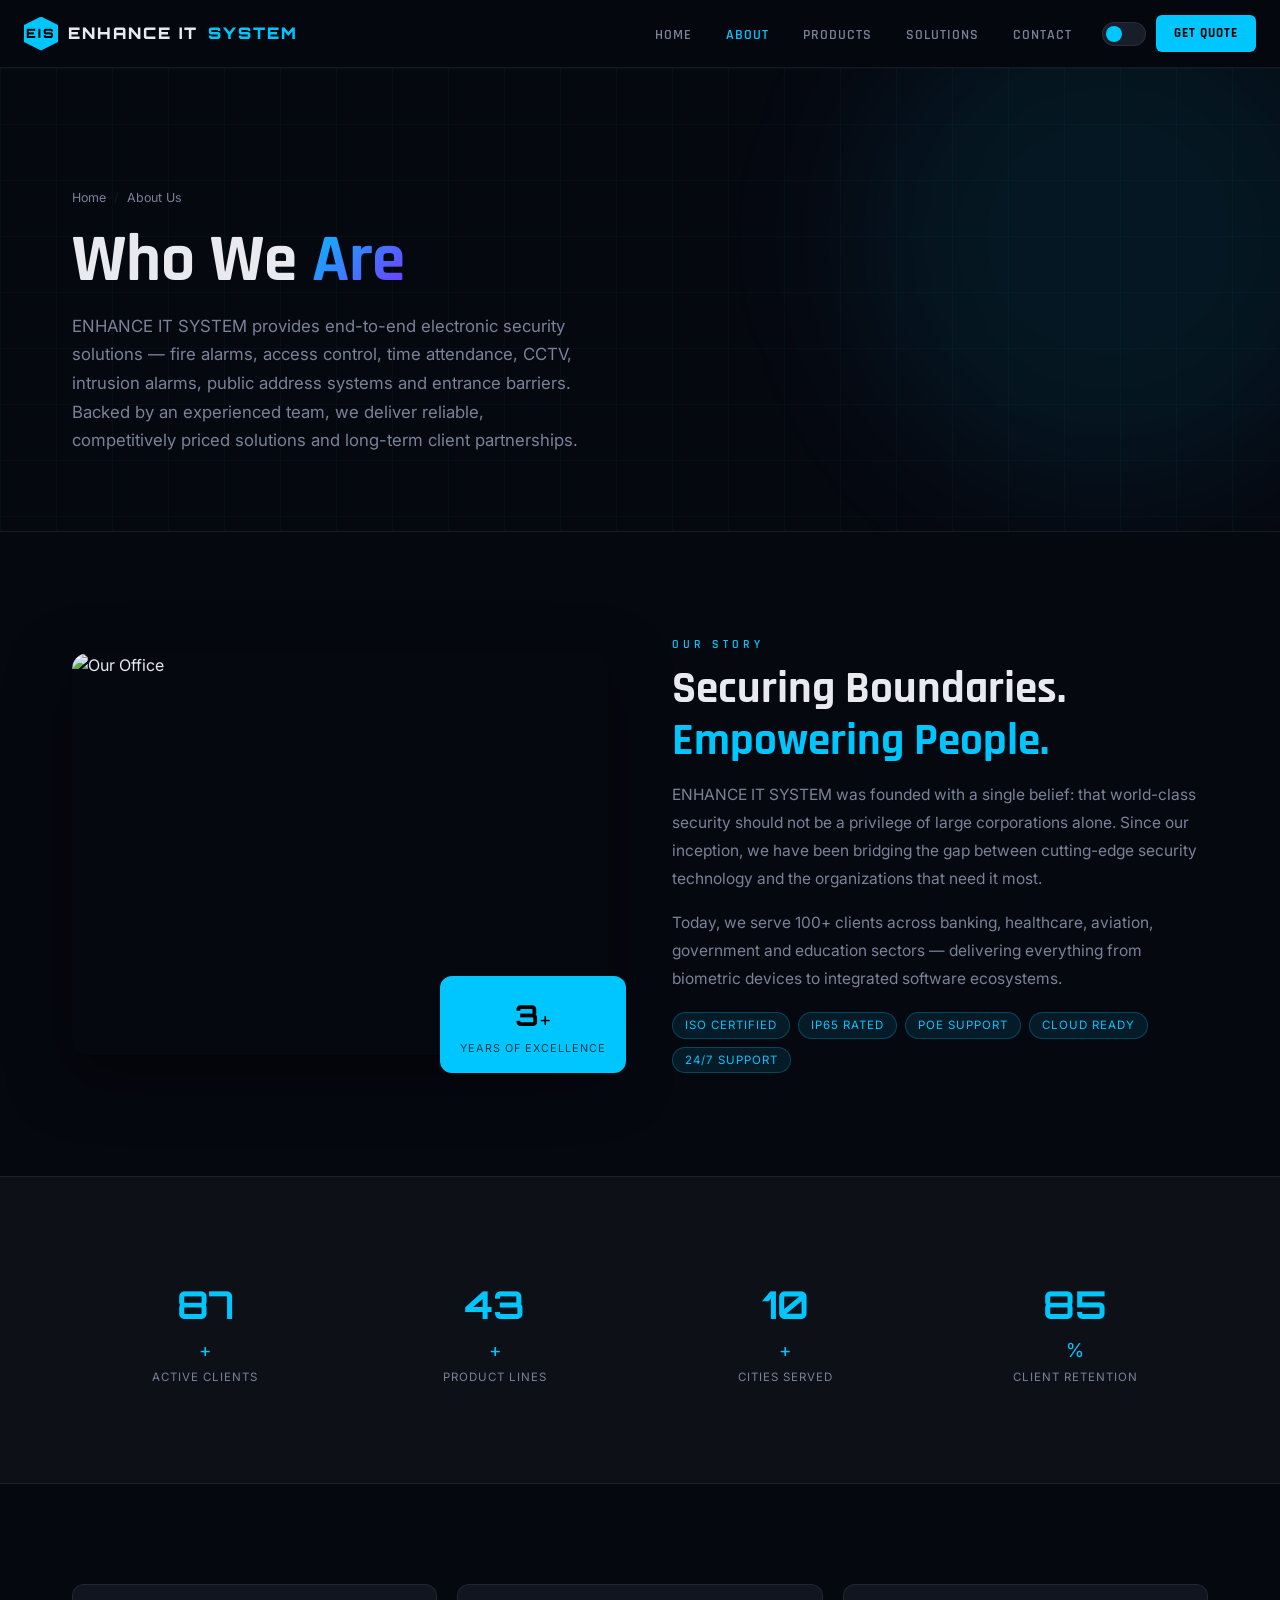
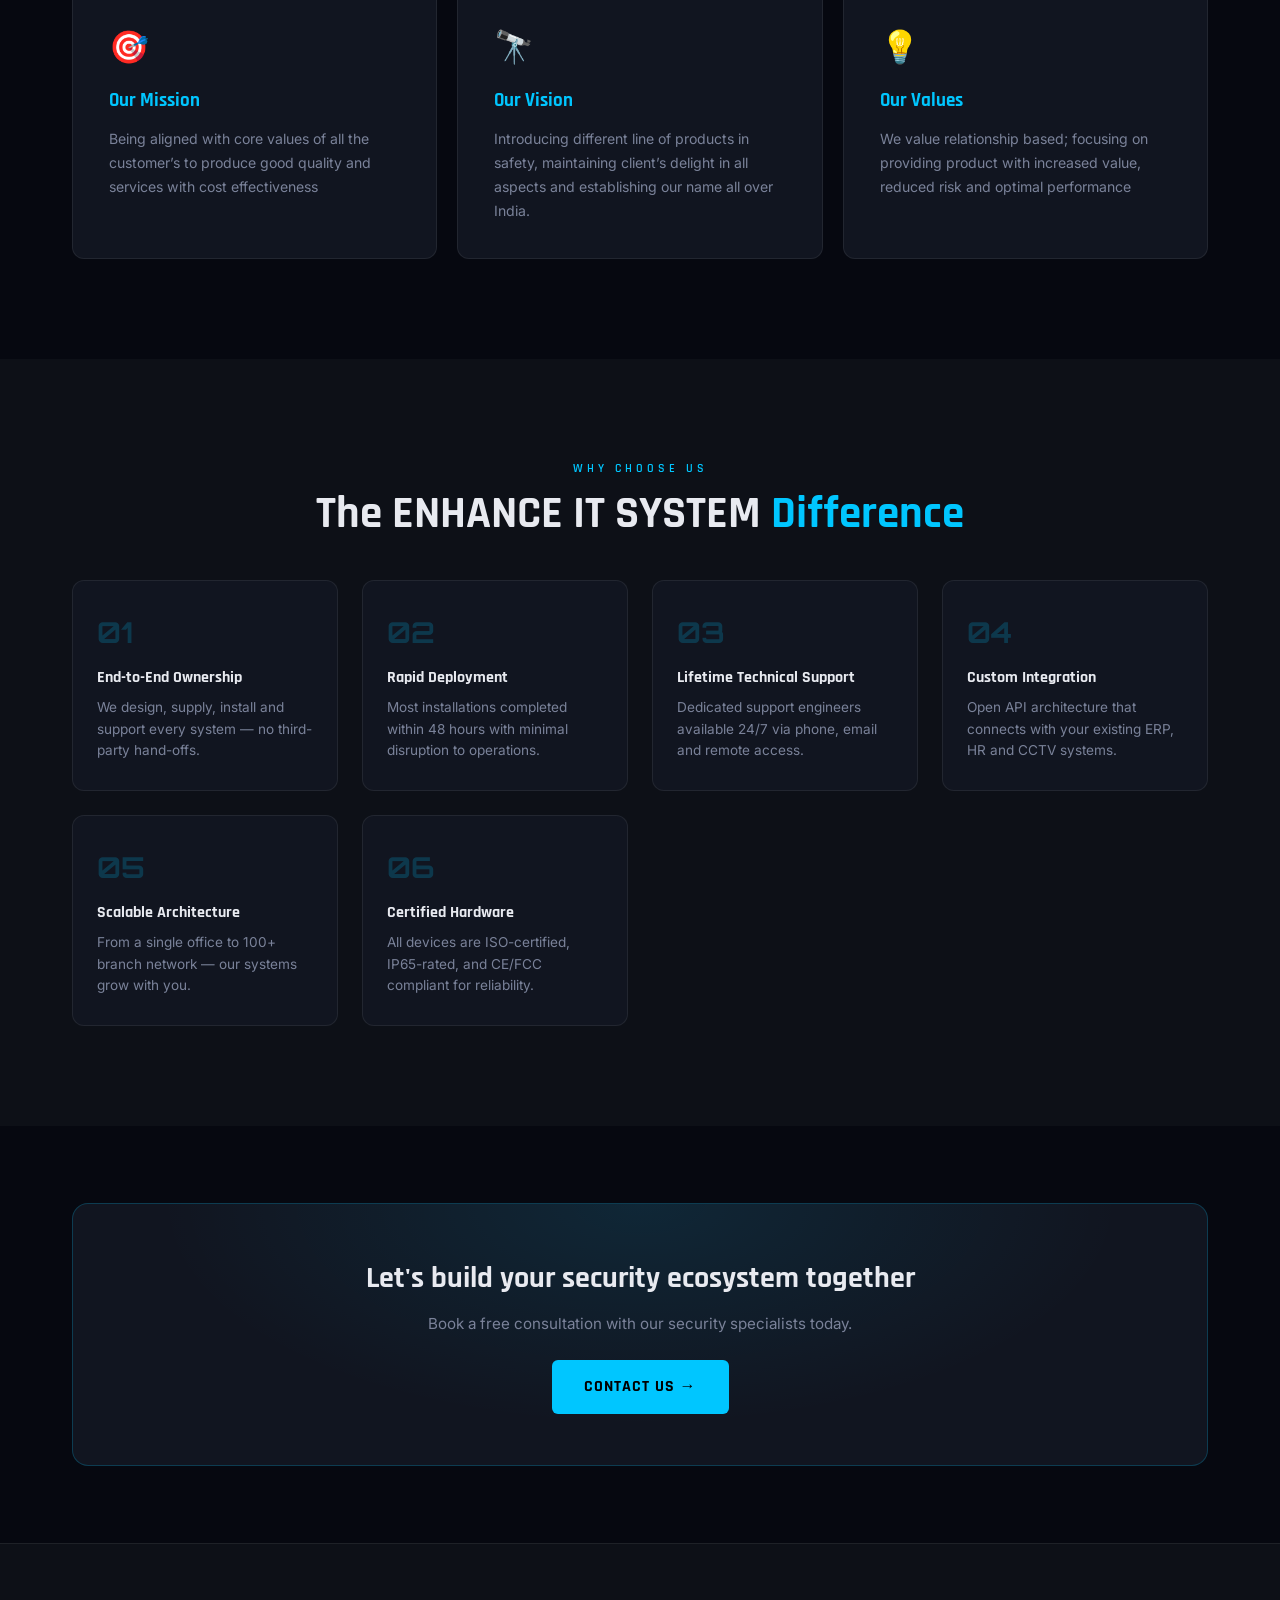
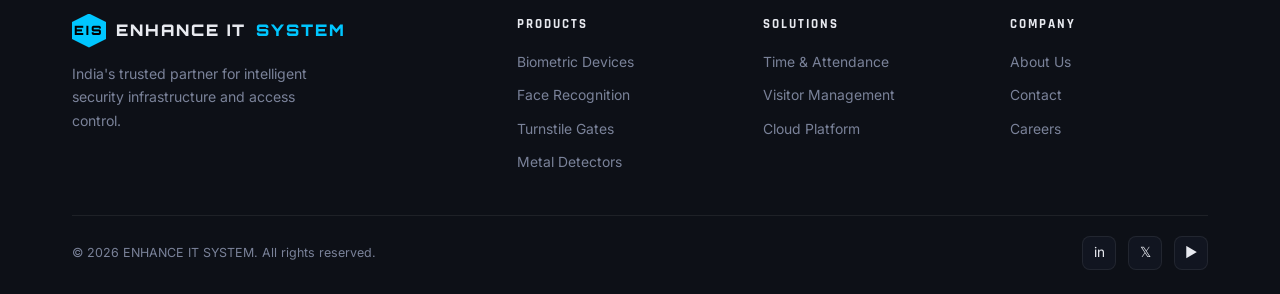
==== about.html @ 5f46529c "first commit" ====
<!DOCTYPE html>
<html lang="en">
<head>
<meta charset="UTF-8"/>
<meta name="viewport" content="width=device-width, initial-scale=1.0"/>
<title>About Us – ENHANCE II SYSTEM</title>
<link rel="stylesheet" href="style.css"/>
</head>
<body>
<div id="page-overlay"></div>

<nav class="navbar">
  <div class="nav-inner">
    <a href="index.html" class="logo"><div class="logo-hex">EIS</div>ENHANCE IT<span class="ac">SYSTEM</span></a>
    <ul class="nav-links">
      <li><a href="index.html"     class="nav-link">Home</a></li>
      <li><a href="about.html"    class="nav-link active">About</a></li>
      <li><a href="products.html" class="nav-link">Products</a></li>
      <li><a href="solutions.html"class="nav-link">Solutions</a></li>
      <li><a href="contact.html"  class="nav-link">Contact</a></li>
    </ul>
    <div class="nav-actions">
      <button class="theme-toggle" aria-label="Toggle theme"></button>
      <a href="contact.html" class="btn-quote">Get Quote</a>
      <button class="hamburger" id="hamburger" aria-label="Menu"><span></span><span></span><span></span></button>
    </div>
  </div>
</nav>
<div class="mobile-menu" id="mobileMenu">
  <a href="index.html"     class="nav-link">Home</a>
  <a href="about.html"    class="nav-link active">About Us</a>
  <a href="products.html" class="nav-link">Products</a>
  <a href="solutions.html"class="nav-link">Solutions</a>
  <a href="contact.html"  class="nav-link">Contact</a>
  <div class="mobile-bottom">
    <button class="theme-toggle"></button>
    <span style="color:var(--muted);font-size:0.8rem">Toggle Theme</span>
    <a href="contact.html" class="btn-quote" style="margin-left:auto">Get Quote</a>
  </div>
</div>

<div class="page-wrapper">

  <!-- PAGE HERO -->
  <section class="page-hero">
    <div class="hero-grid-bg"></div>
    <div class="orb orb-1"></div>
    <div class="container" style="position:relative;z-index:1;">
      <div class="ph-breadcrumb"><a href="index.html">Home</a> <span>/</span> About Us</div>
      <h1 class="ph-title">Who We <span class="gradient-text">Are</span></h1>
      <p class="ph-sub">ENHANCE IT SYSTEM provides end-to-end electronic security solutions — fire alarms, access control, time attendance, CCTV, intrusion alarms, public address systems and entrance barriers. Backed by an experienced team, we deliver reliable, competitively priced solutions and long-term client partnerships.</p>
    </div>
  </section>

  <!-- STORY -->
  <section class="about-story">
    <div class="container">
      <div class="story-grid">
        <div class="story-img reveal">
          <img src="https://images.unsplash.com/photo-1497366216548-37526070297c?w=700&q=80" alt="Our Office" class="story-photo"/>
          <div class="story-badge">
            <span class="stat-num" data-count="4">0</span><span class="stat-unit">+</span>
            <p class="stat-label">Years of Excellence</p>
          </div>
        </div>
        <div class="story-text reveal reveal-delay-1">
          <div class="section-label">Our Story</div>
          <h2 class="section-title">Securing Boundaries.<br><span class="accent">Empowering People.</span></h2>
          <p class="body-text">ENHANCE IT SYSTEM was founded with a single belief: that world-class security should not be a privilege of large corporations alone. Since our inception, we have been bridging the gap between cutting-edge security technology and the organizations that need it most.</p>
          <p class="body-text">Today, we serve 100+ clients across banking, healthcare, aviation, government and education sectors — delivering everything from biometric devices to integrated software ecosystems.</p>
          <div class="story-tags">
            <span class="tag">ISO Certified</span>
            <span class="tag">IP65 Rated</span>
            <span class="tag">PoE Support</span>
            <span class="tag">Cloud Ready</span>
            <span class="tag">24/7 Support</span>
          </div>
        </div>
      </div>
    </div>
  </section>

  <!-- STATS ROW -->
  <section class="stats-row">
    <div class="container">
      <div class="stats-grid">
        <div class="stat-block reveal">
          <span class="stat-num" data-count="100">0</span><span class="stat-unit">+</span>
          <p class="stat-label">Active Clients</p>
        </div>
        <div class="stat-block reveal reveal-delay-1">
          <span class="stat-num" data-count="50">0</span><span class="stat-unit">+</span>
          <p class="stat-label">Product Lines</p>
        </div>
        <div class="stat-block reveal reveal-delay-2">
          <span class="stat-num" data-count="12">0</span><span class="stat-unit">+</span>
          <p class="stat-label">Cities Served</p>
        </div>
        <div class="stat-block reveal reveal-delay-3">
          <span class="stat-num" data-count="98">0</span><span class="stat-unit">%</span>
          <p class="stat-label">Client Retention</p>
        </div>
      </div>
    </div>
  </section>

  <!-- MISSION / VISION -->
  <section class="mv-section">
    <div class="container">
      <div class="mv-grid">
        <div class="mv-card card-base reveal">
          <div class="mv-icon">🎯</div>
          <h3>Our Mission</h3>
          <p>Being aligned with
            core values of all the
            customer’s to
            produce good quality
            and services with cost
            effectiveness</p>
        </div>
        <div class="mv-card card-base reveal reveal-delay-1">
          <div class="mv-icon">🔭</div>
          <h3>Our Vision</h3>
          <p>Introducing different
            line of products in
            safety, maintaining
            client’s delight in all
            aspects and
            establishing our name
            all over India.</p>
        </div>
        <div class="mv-card card-base reveal reveal-delay-2">
          <div class="mv-icon">💡</div>
          <h3>Our Values</h3>
          <p>We value relationship
            based; focusing on
            providing product
            with increased value,
            reduced risk and
            optimal performance</p>
        </div>
      </div>
    </div>
  </section>

  <!-- TEAM / WHY US -->
  <section class="why-us">
    <div class="container">
      <div class="section-label text-center reveal">Why Choose Us</div>
      <h2 class="section-title text-center reveal">The ENHANCE IT SYSTEM <span class="accent">Difference</span></h2>
      <div class="why-grid">
        <div class="why-item reveal">
          <div class="why-num">01</div>
          <h4>End-to-End Ownership</h4>
          <p>We design, supply, install and support every system — no third-party hand-offs.</p>
        </div>
        <div class="why-item reveal reveal-delay-1">
          <div class="why-num">02</div>
          <h4>Rapid Deployment</h4>
          <p>Most installations completed within 48 hours with minimal disruption to operations.</p>
        </div>
        <div class="why-item reveal reveal-delay-2">
          <div class="why-num">03</div>
          <h4>Lifetime Technical Support</h4>
          <p>Dedicated support engineers available 24/7 via phone, email and remote access.</p>
        </div>
        <div class="why-item reveal reveal-delay-3">
          <div class="why-num">04</div>
          <h4>Custom Integration</h4>
          <p>Open API architecture that connects with your existing ERP, HR and CCTV systems.</p>
        </div>
        <div class="why-item reveal">
          <div class="why-num">05</div>
          <h4>Scalable Architecture</h4>
          <p>From a single office to 100+ branch network — our systems grow with you.</p>
        </div>
        <div class="why-item reveal reveal-delay-1">
          <div class="why-num">06</div>
          <h4>Certified Hardware</h4>
          <p>All devices are ISO-certified, IP65-rated, and CE/FCC compliant for reliability.</p>
        </div>
      </div>
    </div>
  </section>

  <!-- CTA -->
  <section class="inner-cta reveal">
    <div class="container">
      <div class="cta-strip">
        <div class="cta-strip-glow"></div>
        <h3>Let's build your security ecosystem together</h3>
        <p>Book a free consultation with our security specialists today.</p>
        <a href="contact.html" class="btn-primary">Contact Us →</a>
      </div>
    </div>
  </section>

  <!-- FOOTER -->
  <footer>
    <div class="container">
      <div class="footer-grid">
        <div class="footer-brand">
          <a href="index.html" class="logo"><div class="logo-hex">EIS</div>ENHANCE IT<span class="ac">SYSTEM</span></a>
          <p>India's trusted partner for intelligent security infrastructure and access control.</p>
        </div>
        <div class="footer-col"><h4>Products</h4><ul>
          <li><a href="products.html">Biometric Devices</a></li>
          <li><a href="products.html">Face Recognition</a></li>
          <li><a href="products.html">Turnstile Gates</a></li>
          <li><a href="products.html">Metal Detectors</a></li>
        </ul></div>
        <div class="footer-col"><h4>Solutions</h4><ul>
          <li><a href="solutions.html">Time &amp; Attendance</a></li>
          <li><a href="solutions.html">Visitor Management</a></li>
          <li><a href="solutions.html">Cloud Platform</a></li>
        </ul></div>
        <div class="footer-col"><h4>Company</h4><ul>
          <li><a href="about.html">About Us</a></li>
          <li><a href="contact.html">Contact</a></li>
          <li><a href="#">Careers</a></li>
        </ul></div>
      </div>
      <div class="footer-bottom">
        <p>© 2026 ENHANCE IT SYSTEM. All rights reserved.</p>
        <div class="footer-socials">
          <a href="#">in</a><a href="#">𝕏</a><a href="#">▶</a>
        </div>
      </div>
    </div>
  </footer>
</div>
<script src="main.js"></script>
</body>
</html>
---- style.css ----
@import url('https://fonts.googleapis.com/css2?family=Rajdhani:wght@400;500;600;700&family=Inter:wght@300;400;500;600&family=Orbitron:wght@700;900&display=swap');

/* ── TOKENS ── */
:root {
  --accent: #00c6ff;
  --accent2: #ff3c5f;
  --accent-glow: rgba(0,198,255,0.18);
  --radius: 12px;
  --transition: 0.35s cubic-bezier(.4,0,.2,1);
  --font-display: 'Orbitron', sans-serif;
  --font-head: 'Rajdhani', sans-serif;
  --font-body: 'Inter', sans-serif;
  --nav-h: 68px;
}

/* ── DARK MODE (default) ── */
body {
  --bg: #060810;
  --bg2: #0d1017;
  --card: #111520;
  --card2: #181d2a;
  --border: rgba(255,255,255,0.07);
  --text: #e8eaf0;
  --muted: #7a8299;
  --white: #ffffff;
  --shadow: rgba(0,0,0,0.5);
  --nav-bg: rgba(6,8,16,0.92);
  --grid-color: rgba(0,198,255,0.04);
}

/* ── LIGHT MODE ── */
body.light {
  --bg: #f0f4ff;
  --bg2: #e6ecf8;
  --card: #ffffff;
  --card2: #f5f7ff;
  --border: rgba(0,0,0,0.09);
  --text: #1a1e2e;
  --muted: #5a6480;
  --white: #1a1e2e;
  --shadow: rgba(0,0,0,0.12);
  --nav-bg: rgba(240,244,255,0.94);
  --grid-color: rgba(0,120,200,0.05);
}

/* ── RESET ── */
*, *::before, *::after { box-sizing: border-box; margin: 0; padding: 0; }
html { scroll-behavior: smooth; font-size: 16px; }
body {
  background: var(--bg);
  color: var(--text);
  font-family: var(--font-body);
  line-height: 1.6;
  overflow-x: hidden;
  transition: background var(--transition), color var(--transition);
}
a { color: inherit; text-decoration: none; }
ul { list-style: none; }
img { display: block; max-width: 100%; }

/* ── SCROLLBAR ── */
::-webkit-scrollbar { width: 4px; }
::-webkit-scrollbar-track { background: var(--bg); }
::-webkit-scrollbar-thumb { background: var(--accent); border-radius: 4px; }

/* ── PAGE TRANSITION OVERLAY ── */
#page-overlay {
  position: fixed;
  inset: 0;
  background: var(--accent);
  z-index: 9999;
  transform: translateX(-100%);
  pointer-events: none;
}
#page-overlay.slide-in  { animation: overlayIn  0.38s ease forwards; }
#page-overlay.slide-out { animation: overlayOut 0.38s ease forwards; }
@keyframes overlayIn  { from{transform:translateX(-100%)} to{transform:translateX(0)} }
@keyframes overlayOut { from{transform:translateX(0)} to{transform:translateX(100%)} }

/* ── NAVBAR ── */
.navbar {
  position: fixed;
  top: 0; left: 0; right: 0;
  height: var(--nav-h);
  z-index: 1000;
  background: var(--nav-bg);
  backdrop-filter: blur(20px);
  border-bottom: 1px solid var(--border);
  transition: background var(--transition), box-shadow 0.3s;
}
.navbar.scrolled { box-shadow: 0 4px 30px var(--shadow); }

.nav-inner {
  max-width: 1300px;
  margin: 0 auto;
  padding: 0 24px;
  height: 100%;
  display: flex;
  align-items: center;
  gap: 0;
}

.logo {
  display: flex;
  align-items: center;
  gap: 10px;
  font-family: var(--font-display);
  font-size: clamp(0.85rem, 2vw, 1rem);
  font-weight: 900;
  letter-spacing: 2px;
  white-space: nowrap;
  text-decoration: none;
  color: var(--text);
}
.logo-hex {
  width: 34px; height: 34px;
  background: var(--accent);
  clip-path: polygon(50% 0%,100% 25%,100% 75%,50% 100%,0% 75%,0% 25%);
  display: flex; align-items: center; justify-content: center;
  font-size: 0.8rem; color: #000; font-weight: 900;
  flex-shrink: 0;
  animation: spin 12s linear infinite;
}
@keyframes spin { to { transform: rotate(360deg); } }
.logo span.ac { color: var(--accent); }

.nav-links {
  display: flex;
  align-items: center;
  gap: 6px;
  margin-left: auto;
}
.nav-link {
  font-family: var(--font-head);
  font-size: 0.88rem;
  font-weight: 600;
  letter-spacing: 1px;
  color: var(--muted);
  text-transform: uppercase;
  padding: 6px 14px;
  border-radius: 6px;
  transition: color 0.2s, background 0.2s;
  white-space: nowrap;
}
.nav-link:hover { color: var(--text); background: var(--border); }
.nav-link.active { color: var(--accent); }

.nav-actions {
  display: flex;
  align-items: center;
  gap: 10px;
  margin-left: 16px;
}

/* Theme toggle */
.theme-toggle {
  width: 44px; height: 24px;
  background: var(--card2);
  border: 1px solid var(--border);
  border-radius: 100px;
  cursor: pointer;
  position: relative;
  transition: background 0.3s;
  flex-shrink: 0;
}
.theme-toggle::before {
  content: '';
  position: absolute;
  top: 3px; left: 3px;
  width: 16px; height: 16px;
  border-radius: 50%;
  background: var(--accent);
  transition: transform 0.3s;
}
body.light .theme-toggle::before { transform: translateX(20px); background: #f59e0b; }
.theme-icon { display: none; }

.theme-label {
  font-size: 0.72rem;
  color: var(--muted);
  letter-spacing: 1px;
  white-space: nowrap;
  display: none;
}

.btn-quote {
  padding: 8px 18px;
  background: var(--accent);
  color: #000;
  font-family: var(--font-head);
  font-weight: 700;
  font-size: 0.82rem;
  letter-spacing: 1px;
  text-transform: uppercase;
  border-radius: 6px;
  white-space: nowrap;
  transition: all 0.2s;
}
.btn-quote:hover { transform: translateY(-1px); box-shadow: 0 6px 20px var(--accent-glow); }

.hamburger {
  display: none;
  flex-direction: column;
  gap: 5px;
  background: none;
  border: none;
  cursor: pointer;
  padding: 4px;
  margin-left: 12px;
}
.hamburger span {
  display: block; width: 22px; height: 2px;
  background: var(--text); border-radius: 2px;
  transition: all 0.3s;
}
.hamburger.open span:nth-child(1) { transform: translateY(7px) rotate(45deg); }
.hamburger.open span:nth-child(2) { opacity: 0; }
.hamburger.open span:nth-child(3) { transform: translateY(-7px) rotate(-45deg); }

/* Mobile drawer */
.mobile-menu {
  display: none;
  position: fixed;
  top: var(--nav-h); left: 0; right: 0;
  background: var(--nav-bg);
  backdrop-filter: blur(20px);
  border-bottom: 1px solid var(--border);
  padding: 20px 24px;
  z-index: 999;
  flex-direction: column;
  gap: 4px;
}
.mobile-menu.open { display: flex; }
.mobile-menu .nav-link {
  padding: 12px 16px;
  font-size: 1rem;
  border-radius: 8px;
}
.mobile-menu .mobile-bottom {
  display: flex; align-items: center; gap: 12px;
  margin-top: 12px; padding-top: 12px;
  border-top: 1px solid var(--border);
}

/* ── CONTAINER ── */
.container {
  max-width: 1200px;
  margin: 0 auto;
  padding: 0 clamp(16px, 4vw, 32px);
}

/* ── TYPOGRAPHY ── */
.section-label {
  font-family: var(--font-head);
  font-size: 0.75rem;
  font-weight: 600;
  letter-spacing: 4px;
  text-transform: uppercase;
  color: var(--accent);
  margin-bottom: 10px;
}
.section-title {
  font-family: var(--font-head);
  font-size: clamp(1.7rem, 4vw, 2.8rem);
  font-weight: 700;
  line-height: 1.15;
  margin-bottom: 14px;
  color: var(--text);
}
.section-sub {
  color: var(--muted);
  font-size: clamp(0.9rem, 2vw, 1rem);
  line-height: 1.7;
  max-width: 560px;
}
.text-center { text-align: center; }
.text-center .section-sub { margin: 0 auto; }
.accent { color: var(--accent); }
.gradient-text {
  background: linear-gradient(135deg, var(--accent), #7b2fff);
  -webkit-background-clip: text;
  -webkit-text-fill-color: transparent;
  background-clip: text;
}

/* ── BUTTONS ── */
.btn-primary {
  display: inline-flex; align-items: center; gap: 8px;
  padding: clamp(10px,2vw,14px) clamp(20px,3vw,32px);
  background: var(--accent);
  color: #000;
  font-family: var(--font-head);
  font-weight: 700;
  font-size: clamp(0.85rem, 2vw, 1rem);
  letter-spacing: 1px;
  text-transform: uppercase;
  border-radius: 6px;
  border: none;
  cursor: pointer;
  transition: all 0.3s;
  position: relative;
  overflow: hidden;
  text-decoration: none;
}
.btn-primary:hover { transform: translateY(-2px); box-shadow: 0 10px 30px var(--accent-glow); }
.btn-ghost {
  display: inline-flex; align-items: center; gap: 8px;
  padding: clamp(10px,2vw,14px) clamp(20px,3vw,32px);
  background: transparent;
  color: var(--text);
  font-family: var(--font-head);
  font-weight: 700;
  font-size: clamp(0.85rem, 2vw, 1rem);
  letter-spacing: 1px;
  text-transform: uppercase;
  border-radius: 6px;
  border: 1px solid var(--border);
  transition: all 0.3s;
  text-decoration: none;
}
.btn-ghost:hover { border-color: var(--accent); color: var(--accent); transform: translateY(-2px); }

/* ── CARDS ── */
.card-base {
  background: var(--card);
  border: 1px solid var(--border);
  border-radius: var(--radius);
  transition: transform 0.3s, border-color 0.3s, box-shadow 0.3s;
}
.card-base:hover {
  transform: translateY(-5px);
  border-color: rgba(0,198,255,0.3);
  box-shadow: 0 20px 50px var(--shadow);
}

/* ── REVEAL ── */
.reveal {
  opacity: 0;
  transform: translateY(28px);
  transition: opacity 0.6s ease, transform 0.6s ease;
}
.reveal.visible { opacity: 1; transform: translateY(0); }
.reveal-delay-1 { transition-delay: 0.1s; }
.reveal-delay-2 { transition-delay: 0.2s; }
.reveal-delay-3 { transition-delay: 0.3s; }

/* ── FOOTER ── */
footer {
  background: var(--bg2);
  border-top: 1px solid var(--border);
  padding: clamp(40px,6vw,70px) 0 24px;
  margin-top: auto;
}
.footer-grid {
  display: grid;
  grid-template-columns: 2fr repeat(3, 1fr);
  gap: clamp(24px,4vw,48px);
  margin-bottom: 40px;
}
.footer-brand p {
  color: var(--muted);
  font-size: 0.88rem;
  line-height: 1.7;
  margin-top: 14px;
  max-width: 240px;
}
.footer-col h4 {
  font-family: var(--font-head);
  font-size: 0.82rem;
  font-weight: 700;
  letter-spacing: 2px;
  text-transform: uppercase;
  color: var(--text);
  margin-bottom: 14px;
}
.footer-col ul { display: flex; flex-direction: column; gap: 8px; }
.footer-col a {
  color: var(--muted);
  font-size: 0.87rem;
  transition: color 0.2s;
}
.footer-col a:hover { color: var(--accent); }
.footer-bottom {
  border-top: 1px solid var(--border);
  padding-top: 20px;
  display: flex; align-items: center; justify-content: space-between;
  flex-wrap: wrap; gap: 12px;
}
.footer-bottom p { color: var(--muted); font-size: 0.78rem; }
.footer-socials { display: flex; gap: 12px; }
.footer-socials a {
  width: 34px; height: 34px;
  background: var(--card);
  border: 1px solid var(--border);
  border-radius: 8px;
  display: flex; align-items: center; justify-content: center;
  font-size: 0.85rem;
  transition: all 0.2s;
}
.footer-socials a:hover { background: var(--accent); border-color: var(--accent); color: #000; }

/* ── HERO BACKGROUND GRID ── */
.hero-grid-bg {
  position: absolute; inset: 0;
  background-image:
    linear-gradient(var(--grid-color) 1px, transparent 1px),
    linear-gradient(90deg, var(--grid-color) 1px, transparent 1px);
  background-size: 56px 56px;
  animation: gridDrift 25s linear infinite;
  pointer-events: none;
}
@keyframes gridDrift { to { background-position: 56px 56px; } }

.orb {
  position: absolute; border-radius: 50%;
  filter: blur(70px); pointer-events: none;
}
.orb-1 { width: clamp(200px,40vw,500px); height: clamp(200px,40vw,500px); background: rgba(0,198,255,0.08); top: -80px; right: -80px; animation: floatOrb 9s ease-in-out infinite; }
.orb-2 { width: clamp(150px,25vw,320px); height: clamp(150px,25vw,320px); background: rgba(123,47,255,0.07); bottom: 60px; left: -40px; animation: floatOrb 13s ease-in-out infinite reverse; }
@keyframes floatOrb { 0%,100%{transform:translateY(0)} 50%{transform:translateY(-24px)} }

/* ── PAGE WRAPPER ── */
.page-wrapper {
  min-height: 100vh;
  display: flex;
  flex-direction: column;
  padding-top: var(--nav-h);
}

/* ── PRODUCT IMAGE CARD ── */
.prod-img {
  width: 100%;
  aspect-ratio: 4/3;
  object-fit: cover;
  border-radius: var(--radius) var(--radius) 0 0;
  background: var(--card2);
  transition: transform 0.4s;
}
.prod-img-wrap {
  overflow: hidden;
  border-radius: var(--radius) var(--radius) 0 0;
}
.card-base:hover .prod-img { transform: scale(1.05); }

/* ── TAG ── */
.tag {
  display: inline-block;
  padding: 3px 12px;
  background: rgba(0,198,255,0.1);
  border: 1px solid rgba(0,198,255,0.25);
  border-radius: 100px;
  font-size: 0.72rem;
  color: var(--accent);
  letter-spacing: 1px;
  text-transform: uppercase;
}

/* ── STAT BLOCK ── */
.stat-num {
  font-family: var(--font-display);
  font-size: clamp(1.6rem,4vw,2.4rem);
  font-weight: 700;
  color: var(--accent);
}
.stat-unit { font-size: 1.2rem; color: var(--accent); }
.stat-label { font-size: 0.72rem; color: var(--muted); letter-spacing: 1px; text-transform: uppercase; margin-top: 2px; }

/* ── LOGO GRID (OEM Partners / Our Clientele) ── */
.logo-section { padding: clamp(50px,7vw,90px) 0; }
.logo-section + .logo-section { border-top: 1px solid var(--border); }
.logo-grid {
  display: grid;
  grid-template-columns: repeat(auto-fill, minmax(160px,1fr));
  gap: 18px;
  margin-top: 36px;
}
.logo-tile {
  aspect-ratio: 2/1;
  display: flex;
  align-items: center;
  justify-content: center;
  padding: 18px 20px;
  background: var(--card);
  border: 1px solid var(--border);
  border-radius: var(--radius);
  transition: transform 0.3s, border-color 0.3s, box-shadow 0.3s;
}
.logo-tile:hover {
  transform: translateY(-4px);
  border-color: rgba(0,198,255,.3);
  box-shadow: 0 14px 34px var(--shadow);
}
.logo-tile img {
  max-width: 100%;
  max-height: 44px;
  object-fit: contain;
  filter: grayscale(0.05);
}
.logo-tile .back {
  font-family: var(--font-head);
  font-weight: 700;
  font-size: 0.92rem;
  color: var(--text);
  text-align: center;
  letter-spacing: 0.3px;
}
.logo-count {
  display: inline-block;
  margin-left: 10px;
  padding: 2px 10px;
  font-size: 0.7rem;
  font-weight: 700;
  letter-spacing: 1px;
  color: var(--accent);
  background: rgba(0,198,255,0.1);
  border: 1px solid rgba(0,198,255,0.25);
  border-radius: 100px;
  vertical-align: middle;
}

/* ────────────────────
   RESPONSIVE BREAKPOINTS
   ──────────────────── */

/* Tablet landscape */
@media (max-width: 1024px) {
  .footer-grid { grid-template-columns: 1fr 1fr; }
}

/* Tablet portrait / large phone */
@media (max-width: 768px) {
  :root { --nav-h: 60px; }
  .nav-links, .btn-quote, .theme-label { display: none; }
  .hamburger { display: flex; }
  .nav-actions { gap: 8px; margin-left: auto; }
  .theme-toggle { width: 38px; height: 20px; }
  .theme-toggle::before { width: 14px; height: 14px; }
  body.light .theme-toggle::before { transform: translateX(18px); }
}

/* Phone */
@media (max-width: 480px) {
  .footer-grid { grid-template-columns: 1fr; }
  .footer-brand p { max-width: 100%; }
  .footer-bottom { flex-direction: column; text-align: center; }
  .logo-grid { grid-template-columns: repeat(2, 1fr); }
}

/* ── HERO ── */
.hero {
  min-height: calc(100vh - var(--nav-h));
  display: flex;
  flex-direction: column;
  align-items: center;
  justify-content: center;
  position: relative;
  overflow: hidden;
  padding: clamp(40px,8vw,100px) 0 60px;
}
.hero-inner {
  display: grid;
  grid-template-columns: 1fr 1fr;
  align-items: center;
  gap: clamp(32px,5vw,80px);
  width: 100%;
  position: relative;
  z-index: 1;
}
.hero-badge {
  display: inline-block;
  padding: 5px 16px;
  background: rgba(0,198,255,0.1);
  border: 1px solid rgba(0,198,255,0.3);
  border-radius: 100px;
  font-size: 0.75rem;
  letter-spacing: 2px;
  text-transform: uppercase;
  color: var(--accent);
  margin-bottom: 20px;
}
.hero-h1 {
  font-family: var(--font-head);
  font-size: clamp(2.2rem,6vw,4.6rem);
  font-weight: 700;
  line-height: 1.08;
  margin-bottom: 20px;
  color: var(--text);
}
.hero-sub {
  color: var(--muted);
  font-size: clamp(0.9rem,2vw,1.05rem);
  line-height: 1.75;
  max-width: 480px;
  margin-bottom: 32px;
}
.hero-btns { display: flex; gap: 14px; flex-wrap: wrap; margin-bottom: 48px; }
.hero-stats { display: flex; align-items: center; gap: clamp(16px,3vw,12px); flex-wrap: wrap;}
.stat-item { text-align: left; }
.stat-divider { width: 1px; height: 36px; background: var(--border); }

/* 3D visual */
.hero-visual { display: flex; align-items: center; justify-content: center; }
.hv-rings {
  position: relative;
  width: clamp(220px,35vw,360px);
  height: clamp(220px,35vw,360px);
  display: flex; align-items: center; justify-content: center;
}
.hv-ring {
  position: absolute;
  border-radius: 50%;
  border: 1px solid;
  animation: ringPulse 3s ease-in-out infinite;
}
.r1 { inset: 0;    border-color: rgba(0,198,255,0.18); }
.r2 { inset: 13%;  border-color: rgba(0,198,255,0.30); animation-delay:.4s; }
.r3 { inset: 26%;  border-color: rgba(0,198,255,0.50); animation-delay:.8s; }
@keyframes ringPulse { 0%,100%{transform:scale(1);opacity:1} 50%{transform:scale(1.04);opacity:.6} }

.hv-core {
  width: clamp(110px,18vw,160px);
  height: clamp(110px,18vw,160px);
  background: var(--card);
  border: 2px solid var(--accent);
  border-radius: 20px;
  display: flex; flex-direction: column;
  align-items: center; justify-content: center; gap: 6px;
  position: relative;
  overflow: hidden;
  box-shadow: 0 0 40px var(--accent-glow), inset 0 0 20px rgba(0,198,255,0.05);
}
.scan-bar {
  position: absolute; left: 0; right: 0; height: 2px;
  background: linear-gradient(90deg, transparent, var(--accent), transparent);
  top: 0;
  animation: scanMove 2.2s linear infinite;
}
@keyframes scanMove { from{top:0} to{top:100%} }
.hv-img { width: 90px; height: 350px; object-fit: cover; border-radius: 8px; }
.hv-label {
  font-family: var(--font-display);
  font-size: 0.4rem; letter-spacing: 1px;
  color: var(--accent); text-align: center; line-height: 1.4;
}

/* scroll hint */
.scroll-hint {
  position: absolute; bottom: 24px; left: 50%; transform: translateX(-50%);
  display: flex; flex-direction: column; align-items: center; gap: 6px;
  font-size: 0.65rem; letter-spacing: 3px; text-transform: uppercase;
  color: var(--muted); z-index: 1;
}
.scroll-line { width: 1px; height: 36px; background: linear-gradient(var(--accent),transparent); animation: scrollPulse 1.6s ease-in-out infinite; }
@keyframes scrollPulse { 0%,100%{opacity:1} 50%{opacity:.3} }

/* ── TRUST BAR ── */
.trust-bar {
  padding: 28px 0;
  background: var(--bg2);
  border-top: 1px solid var(--border);
  border-bottom: 1px solid var(--border);
}
.trust-label {
  text-align: center;
  font-size: 0.72rem;
  letter-spacing: 3px;
  text-transform: uppercase;
  color: var(--muted);
  margin-bottom: 16px;
}
.trust-logos {
  display: flex;
  flex-wrap: wrap;
  justify-content: center;
  gap: clamp(12px,3vw,32px);
}
.trust-item {
  font-size: clamp(0.8rem,2vw,0.92rem);
  color: var(--muted);
  font-weight: 500;
  letter-spacing: 1px;
  display: flex; align-items: center; gap: 6px;
  transition: color .2s;
}
.trust-item:hover { color: var(--text); }

/* ── FEATURES ── */
.features { padding: clamp(60px,8vw,120px) 0; }
.features-grid {
  display: grid;
  grid-template-columns: repeat(auto-fit, minmax(220px,1fr));
  gap: 20px;
  margin-top: 40px;
}
.feat-card { padding: clamp(24px,3vw,36px); }
.feat-icon { font-size: 2rem; margin-bottom: 16px; }
.feat-card h3 {
  font-family: var(--font-head);
  font-size: 1.1rem; font-weight: 700;
  color: var(--text); margin-bottom: 8px;
}
.feat-card p { color: var(--muted); font-size: 0.88rem; line-height: 1.6; }

/* ── PRODUCT PREVIEW ── */
.prod-preview { padding: clamp(60px,8vw,120px) 0; background: var(--bg2); }
.pp-grid {
  display: grid;
  grid-template-columns: repeat(auto-fit, minmax(260px,1fr));
  gap: 24px;
  margin-top: 40px;
}
.pp-card { overflow: hidden; }
.pp-body { padding: 20px 22px 24px; }
.pp-body .tag { margin-bottom: 10px; display: inline-block; }
.pp-body h3 { font-family: var(--font-head); font-size: 1.1rem; font-weight: 700; color: var(--text); margin-bottom: 6px; }
.pp-body p { color: var(--muted); font-size: 0.85rem; line-height: 1.6; margin-bottom: 14px; }
.pp-link { color: var(--accent); font-size: 0.85rem; font-weight: 600; transition: gap .2s; }
.pp-link:hover { text-decoration: underline; }
.pp-cta { text-align: center; margin-top: 40px; }

/* ── CTA BANNER ── */
.cta-banner { padding: clamp(40px,6vw,80px) 0; }
.cta-inner {
  background: var(--card);
  border: 1px solid rgba(0,198,255,0.2);
  border-radius: 16px;
  padding: clamp(32px,5vw,60px) clamp(24px,5vw,60px);
  display: flex; align-items: center; justify-content: space-between;
  gap: 32px; flex-wrap: wrap;
  position: relative; overflow: hidden;
}
.cta-glow {
  position: absolute; inset: 0;
  background: radial-gradient(ellipse at 50% -20%, rgba(0,198,255,0.1), transparent 60%);
  pointer-events: none;
}
.cta-text h2 { font-family: var(--font-head); font-size: clamp(1.4rem,3vw,2rem); font-weight: 700; color: var(--text); margin-bottom: 6px; position: relative; }
.cta-text p { color: var(--muted); font-size: 0.92rem; position: relative; }
.cta-btns { display: flex; gap: 14px; flex-wrap: wrap; position: relative; }

/* ── RESPONSIVE ── */
@media (max-width: 900px) {
  .hero-inner { grid-template-columns: 1fr; }
  .hero-text { text-align: center; }
  .hero-sub { margin: 0 auto 32px; }
  .hero-btns { justify-content: center; }
  .hero-stats { justify-content: center; }
  .hero-visual { display: none; }
  .cta-inner { flex-direction: column; text-align: center; }
  .cta-btns { justify-content: center; }
}
@media (max-width: 480px) {
  .hero-btns { flex-direction: column; align-items: center; }
  .btn-primary, .btn-ghost { width: 100%; justify-content: center; }
}

/* ── PAGE HERO (top banner) ── */
.page-hero {
  padding: clamp(60px,10vw,120px) 0 clamp(40px,6vw,80px);
  background: var(--bg);
  position: relative;
  overflow: hidden;
  border-bottom: 1px solid var(--border);
}
.ph-breadcrumb {
  font-size: 0.78rem;
  color: var(--muted);
  margin-bottom: 16px;
  display: flex; align-items: center; gap: 8px;
}
.ph-breadcrumb a { color: var(--muted); transition: color .2s; }
.ph-breadcrumb a:hover { color: var(--accent); }
.ph-breadcrumb span { color: var(--border); }
.ph-title {
  font-family: var(--font-head);
  font-size: clamp(2rem,6vw,4.2rem);
  font-weight: 700;
  line-height: 1.1;
  color: var(--text);
  margin-bottom: 14px;
}
.ph-sub {
  color: var(--muted);
  font-size: clamp(0.9rem,2vw,1.05rem);
  line-height: 1.7;
  max-width: 520px;
}

/* ── BODY TEXT ── */
.body-text {
  color: var(--muted);
  font-size: clamp(0.88rem,2vw,0.97rem);
  line-height: 1.8;
  margin-bottom: 16px;
}

/* ═══════════════════
   ABOUT PAGE
   ═══════════════════ */
.about-story { padding: clamp(60px,8vw,120px) 0; }
.story-grid {
  display: grid;
  grid-template-columns: 1fr 1fr;
  gap: clamp(32px,5vw,80px);
  align-items: center;
}
.story-img { position: relative; }
.story-photo {
  width: 100%; border-radius: 16px;
  aspect-ratio: 4/3; object-fit: cover;
  box-shadow: 0 20px 60px var(--shadow);
}
.story-badge {
  position: absolute;
  bottom: -18px; right: -18px;
  background: var(--accent);
  color: #000;
  padding: 16px 20px;
  border-radius: 12px;
  text-align: center;
}
.story-badge .stat-num { font-size: 1.8rem; color: #000; }
.story-badge .stat-unit { color: #000; }
.story-badge .stat-label { color: rgba(0,0,0,0.7); font-size: 0.68rem; }
.story-tags { display: flex; flex-wrap: wrap; gap: 8px; margin-top: 20px; }

.stats-row {
  padding: clamp(40px,6vw,80px) 0;
  background: var(--bg2);
  border-top: 1px solid var(--border);
  border-bottom: 1px solid var(--border);
}
.stats-grid {
  display: grid;
  grid-template-columns: repeat(4,1fr);
  gap: 24px;
  text-align: center;
}
.stat-block { padding: 20px; }
.stat-block .stat-num { display: block; }

.mv-section { padding: clamp(60px,8vw,100px) 0; }
.mv-grid {
  display: grid;
  grid-template-columns: repeat(auto-fit, minmax(240px,1fr));
  gap: 20px;
  margin-top: 0;
}
.mv-card { padding: clamp(24px,3vw,36px); }
.mv-icon { font-size: 2rem; margin-bottom: 14px; }
.mv-card h3 { font-family: var(--font-head); font-size: 1.2rem; font-weight: 700; color: var(--accent); margin-bottom: 10px; }
.mv-card p { color: var(--muted); font-size: 0.88rem; line-height: 1.7; }

.why-us { padding: clamp(60px,8vw,100px) 0; background: var(--bg2); }
.why-grid {
  display: grid;
  grid-template-columns: repeat(auto-fit,minmax(260px,1fr));
  gap: 24px;
  margin-top: 40px;
}
.why-item {
  padding: 28px 24px;
  background: var(--card);
  border: 1px solid var(--border);
  border-radius: var(--radius);
  transition: border-color .3s, transform .3s;
}
.why-item:hover { border-color: rgba(0,198,255,.3); transform: translateY(-4px); }
.why-num {
  font-family: var(--font-display);
  font-size: 1.8rem; font-weight: 700;
  color: rgba(0,198,255,0.2);
  margin-bottom: 10px;
}
.why-item h4 { font-family: var(--font-head); font-size: 1rem; font-weight: 700; color: var(--text); margin-bottom: 6px; }
.why-item p { color: var(--muted); font-size: 0.85rem; line-height: 1.6; }

/* ═══════════════════
   CTA STRIP
   ═══════════════════ */
.inner-cta { padding: clamp(40px,6vw,80px) 0; }
.cta-strip {
  background: var(--card);
  border: 1px solid rgba(0,198,255,.22);
  border-radius: 16px;
  padding: clamp(32px,4vw,56px);
  text-align: center;
  position: relative; overflow: hidden;
}
.cta-strip-glow {
  position: absolute; inset: 0;
  background: radial-gradient(ellipse at 50% 0%, rgba(0,198,255,.1), transparent 60%);
  pointer-events: none;
}
.cta-strip h3 {
  font-family: var(--font-head);
  font-size: clamp(1.3rem,3vw,1.9rem);
  font-weight: 700; color: var(--text);
  margin-bottom: 8px; position: relative;
}
.cta-strip p { color: var(--muted); margin-bottom: 24px; position: relative; font-size: .95rem; }
.cta-strip .btn-primary { position: relative; }

/* ═══════════════════
   PRODUCTS PAGE
   ═══════════════════ */
.products-main { padding: clamp(40px,6vw,80px) 0 clamp(60px,8vw,120px); }

.filter-bar {
  display: flex; flex-wrap: wrap; gap: 10px;
  justify-content: center;
  margin-bottom: 40px;
}
.filter-btn {
  padding: 8px 20px;
  background: transparent;
  border: 1px solid var(--border);
  border-radius: 100px;
  color: var(--muted);
  font-family: var(--font-head);
  font-size: 0.82rem; font-weight: 600; letter-spacing: 1px;
  cursor: pointer; transition: all .2s;
  white-space: nowrap;
}
.filter-btn:hover { border-color: var(--accent); color: var(--accent); }
.filter-btn.active { background: var(--accent); border-color: var(--accent); color: #000; }

.prod-grid {
  display: grid;
  grid-template-columns: repeat(auto-fill, minmax(280px,1fr));
  gap: 22px;
}
.prod-card {
  background: var(--card);
  border: 1px solid var(--border);
  border-radius: var(--radius);
  overflow: hidden;
  transition: transform .3s, border-color .3s, box-shadow .3s;
}
.prod-card:hover {
  transform: translateY(-6px);
  border-color: rgba(0,198,255,.3);
  box-shadow: 0 20px 50px var(--shadow);
}
.prod-card.hidden { display: none !important; }
.prod-body { padding: 18px 20px 22px; }
.prod-body .tag { margin-bottom: 10px; display: inline-block; }
.prod-body h3 { font-family: var(--font-head); font-size: 1.05rem; font-weight: 700; color: var(--text); margin-bottom: 6px; }
.prod-body p { color: var(--muted); font-size: 0.83rem; line-height: 1.6; }

/* ═══════════════════
   SOLUTIONS PAGE
   ═══════════════════ */
.solutions-main { padding: clamp(40px,6vw,80px) 0 clamp(60px,8vw,120px); }
.sol-grid {
  display: grid;
  grid-template-columns: repeat(auto-fill, minmax(300px,1fr));
  gap: 22px;
}
.sol-card {
  padding: clamp(24px,3vw,36px);
  background: var(--card);
  border: 1px solid var(--border);
  border-radius: var(--radius);
  position: relative; overflow: hidden;
  transition: transform .3s, border-color .3s, box-shadow .3s;
}
.sol-card:hover {
  transform: translateY(-5px);
  border-color: rgba(0,198,255,.3);
  box-shadow: 0 20px 50px var(--shadow);
}
.sol-card-glow {
  position: absolute; top: 0; right: 0;
  width: 100px; height: 100px;
  background: radial-gradient(circle at top right, rgba(0,198,255,.1), transparent);
  pointer-events: none;
}
.sol-card.featured {
  grid-column: span 2;
  background: linear-gradient(135deg, var(--card) 0%, rgba(0,198,255,.05) 100%);
  border-color: rgba(0,198,255,.2);
}
.sol-icon { font-size: 1.8rem; margin-bottom: 14px; display: block; }
.sol-card h3 { font-family: var(--font-head); font-size: 1.1rem; font-weight: 700; color: var(--text); margin-bottom: 8px; }
.sol-card.featured h3 { font-size: 1.4rem; }
.sol-card p { color: var(--muted); font-size: .87rem; line-height: 1.6; }
.sol-list { margin-top: 16px; display: flex; flex-direction: column; gap: 7px; }
.sol-list li { color: var(--muted); font-size: .83rem; padding-left: 18px; position: relative; }
.sol-list li::before { position: absolute; left: 0; color: var(--accent); }

.app-showcase {
  padding: clamp(40px,6vw,80px) 0;
  background: var(--bg2);
  border-top: 1px solid var(--border);
}
.app-grid {
  display: grid;
  grid-template-columns: 1fr 1fr;
  gap: clamp(32px,5vw,80px);
  align-items: center;
}
.app-img { border-radius: 16px; overflow: hidden; }
.app-img img { width: 100%; aspect-ratio: 4/3; object-fit: cover; }
.app-text .section-label { margin-bottom: 10px; }
.app-text .body-text { margin-bottom: 14px; }
.app-badges { display: flex; flex-wrap: wrap; gap: 10px; margin-top: 20px; }
.app-badge {
  padding: 8px 18px;
  background: var(--card);
  border: 1px solid var(--border);
  border-radius: 8px;
  font-size: .83rem; color: var(--text);
  display: flex; align-items: center; gap: 8px;
  transition: border-color .2s;
}
.app-badge:hover { border-color: var(--accent); }

/* ═══════════════════
   CONTACT PAGE
   ═══════════════════ */
.contact-main { padding: clamp(40px,6vw,80px) 0 clamp(60px,8vw,120px); }
.contact-grid {
  display: grid;
  grid-template-columns: 1fr 1.5fr;
  gap: clamp(32px,5vw,64px);
  align-items: start;
}
.contact-info { display: flex; flex-direction: column; gap: 16px; }
.info-card {
  display: flex; align-items: flex-start; gap: 14px;
  padding: 18px 20px;
  background: var(--card);
  border: 1px solid var(--border);
  border-radius: var(--radius);
  transition: border-color .3s;
}
.info-card:hover { border-color: rgba(0,198,255,.3); }
.info-icon { font-size: 1.3rem; margin-top: 2px; }
.info-card h4 { font-family: var(--font-head); font-weight: 700; color: var(--accent); margin-bottom: 3px; font-size: .95rem; }
.info-card p { color: var(--muted); font-size: .85rem; line-height: 1.6; }

.contact-form {
  background: var(--card);
  border: 1px solid var(--border);
  border-radius: 16px;
  padding: clamp(24px,4vw,40px);
  position: relative; overflow: hidden;
}
.form-glow {
  position: absolute; top: -60px; right: -60px;
  width: 200px; height: 200px;
  background: radial-gradient(circle, rgba(0,198,255,.08), transparent);
  border-radius: 50%; pointer-events: none;
}
.form-row { display: grid; grid-template-columns: 1fr 1fr; gap: 16px; }
.form-group { display: flex; flex-direction: column; gap: 6px; margin-bottom: 16px; }
.form-group label { font-size: .75rem; font-weight: 600; letter-spacing: 1px; text-transform: uppercase; color: var(--muted); }
.form-group input,
.form-group select,
.form-group textarea {
  padding: 11px 14px;
  background: var(--bg2);
  border: 1px solid var(--border);
  border-radius: 7px;
  color: var(--text);
  font-family: var(--font-body);
  font-size: .9rem;
  outline: none;
  transition: border-color .2s, background .2s;
  resize: vertical;
}
.form-group input:focus,
.form-group select:focus,
.form-group textarea:focus { border-color: var(--accent); background: var(--card); }
.form-group select option { background: var(--card); color: var(--text); }
.form-success {
  display: none;
  margin-top: 14px;
  padding: 14px;
  background: rgba(0,198,255,.08);
  border: 1px solid rgba(0,198,255,.3);
  border-radius: 7px;
  text-align: center;
  font-size: .88rem;
  color: var(--accent);
}

.map-section {
  padding: 0 0 clamp(40px,6vw,80px);
}
.map-wrap {
  width: 100%;
  height: clamp(220px, 35vw, 380px);
  background: var(--card);
  border: 1px solid var(--border);
  border-radius: 16px;
  overflow: hidden;
  display: flex; align-items: center; justify-content: center;
  color: var(--muted); font-size: 0.9rem;
}

/* ── RESPONSIVE ── */
@media (max-width: 900px) {
  .story-grid { grid-template-columns: 1fr; }
  .story-badge { bottom: 10px; right: 10px; }
  .stats-grid { grid-template-columns: repeat(2,1fr); }
  .sol-card.featured { grid-column: span 1; }
  .app-grid { grid-template-columns: 1fr; }
  .contact-grid { grid-template-columns: 1fr; }
  .form-row { grid-template-columns: 1fr; }
}
@media (max-width: 600px) {
  .stats-grid { grid-template-columns: repeat(2,1fr); }
}
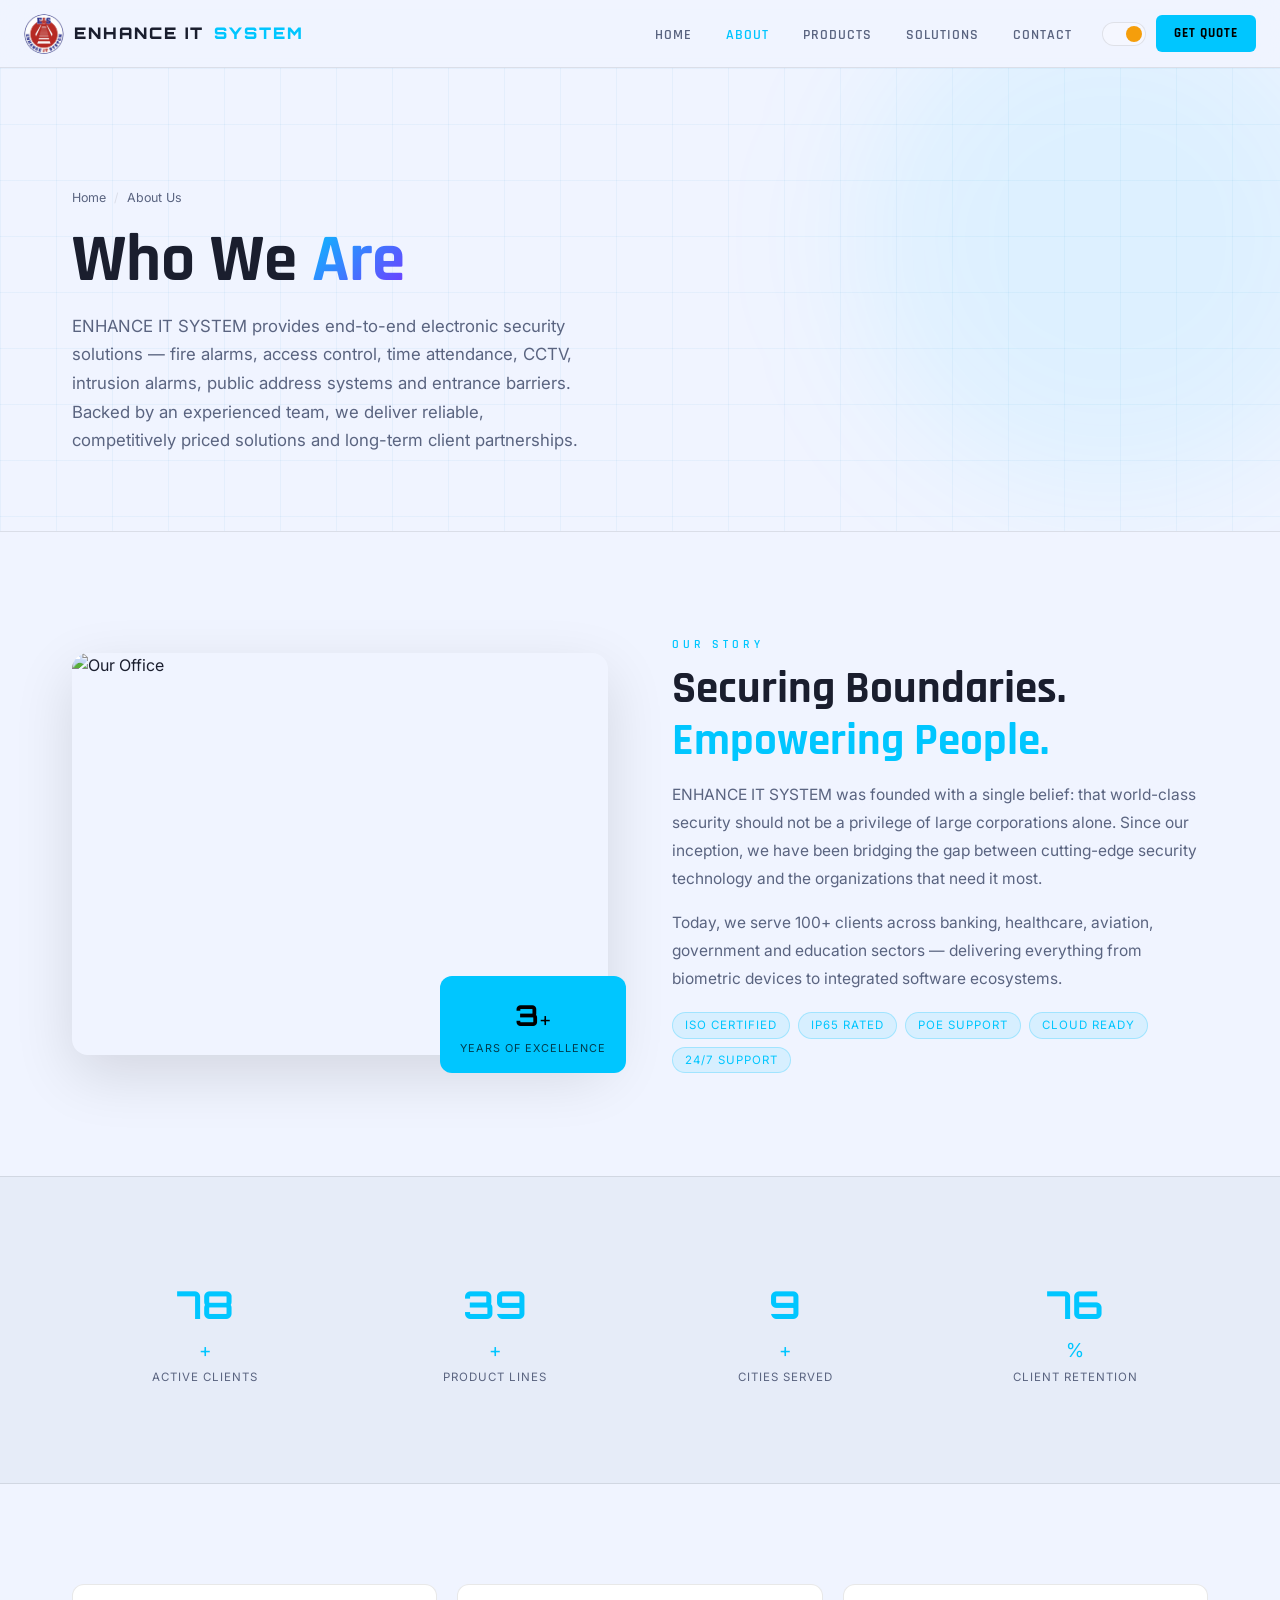
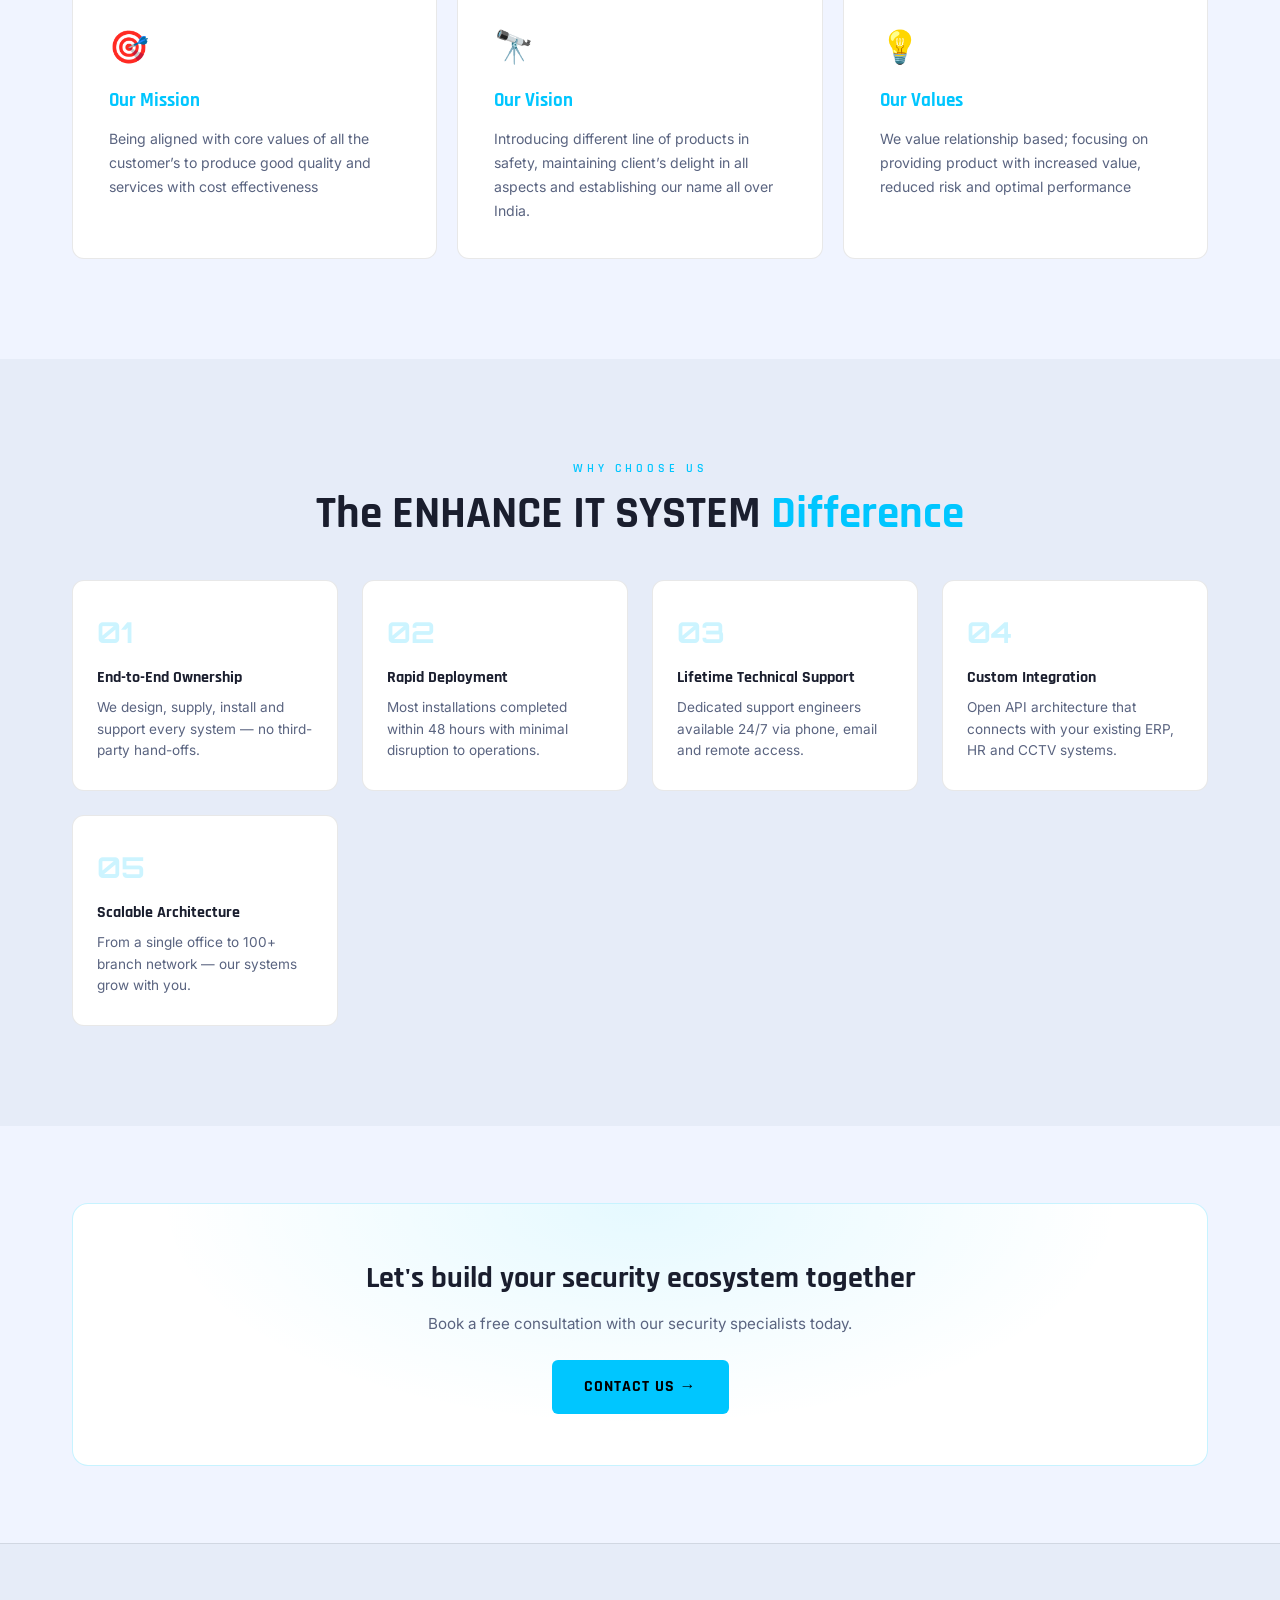
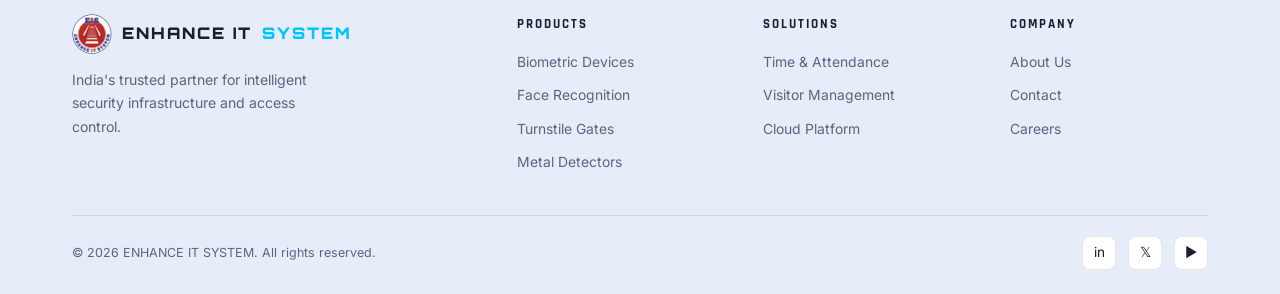
==== commit 21f77def: "Fix theme default to light mode, update image paths" ====
--- a/about.html
+++ b/about.html
@@ -3,6 +3,7 @@
 <head>
 <meta charset="UTF-8"/>
 <meta name="viewport" content="width=device-width, initial-scale=1.0"/>
+<link rel="icon" type="image/png" href="Images/logo.png">
 <title>About Us – ENHANCE II SYSTEM</title>
 <link rel="stylesheet" href="style.css"/>
 </head>
@@ -11,7 +12,7 @@
 
 <nav class="navbar">
   <div class="nav-inner">
-    <a href="index.html" class="logo"><div class="logo-hex">EIS</div>ENHANCE IT<span class="ac">SYSTEM</span></a>
+    <a href="index.html" class="logo"><div class="logo-hex"><img class="logo" src="Images/logo.jpg" alt=""></div>ENHANCE IT<span class="ac">SYSTEM</span></a>
     <ul class="nav-links">
       <li><a href="index.html"     class="nav-link">Home</a></li>
       <li><a href="about.html"    class="nav-link active">About</a></li>
@@ -200,7 +201,7 @@
     <div class="container">
       <div class="footer-grid">
         <div class="footer-brand">
-          <a href="index.html" class="logo"><div class="logo-hex">EIS</div>ENHANCE IT<span class="ac">SYSTEM</span></a>
+          <a href="index.html" class="logo"><div class="logo-hex"><img class="logo" src="Images/logo.jpg" alt=""></div>ENHANCE IT<span class="ac">SYSTEM</span></a>
           <p>India's trusted partner for intelligent security infrastructure and access control.</p>
         </div>
         <div class="footer-col"><h4>Products</h4><ul>
--- a/style.css
+++ b/style.css
@@ -113,16 +113,24 @@
   color: var(--text);
 }
 .logo-hex {
-  width: 34px; height: 34px;
-  background: var(--accent);
-  clip-path: polygon(50% 0%,100% 25%,100% 75%,50% 100%,0% 75%,0% 25%);
+  /* width: 40px; height: 40px; */
+  /* background: var(--accent); */
+  /* clip-path: polygon(50% 0%,100% 25%,100% 75%,50% 100%,0% 75%,0% 25%); */
+  
+  clip-path: circle(100%);
   display: flex; align-items: center; justify-content: center;
   font-size: 0.8rem; color: #000; font-weight: 900;
   flex-shrink: 0;
-  animation: spin 12s linear infinite;
+  /* animation: spin 12s linear infinite; */
+  margin-right: none;
 }
 @keyframes spin { to { transform: rotate(360deg); } }
 .logo span.ac { color: var(--accent); }
+
+.logo{
+  border-radius: 50%;
+  height: 40px;
+}
 
 .nav-links {
   display: flex;
@@ -267,6 +275,9 @@
   margin-bottom: 14px;
   color: var(--text);
 }
+
+
+
 .section-sub {
   color: var(--muted);
   font-size: clamp(0.9rem, 2vw, 1rem);
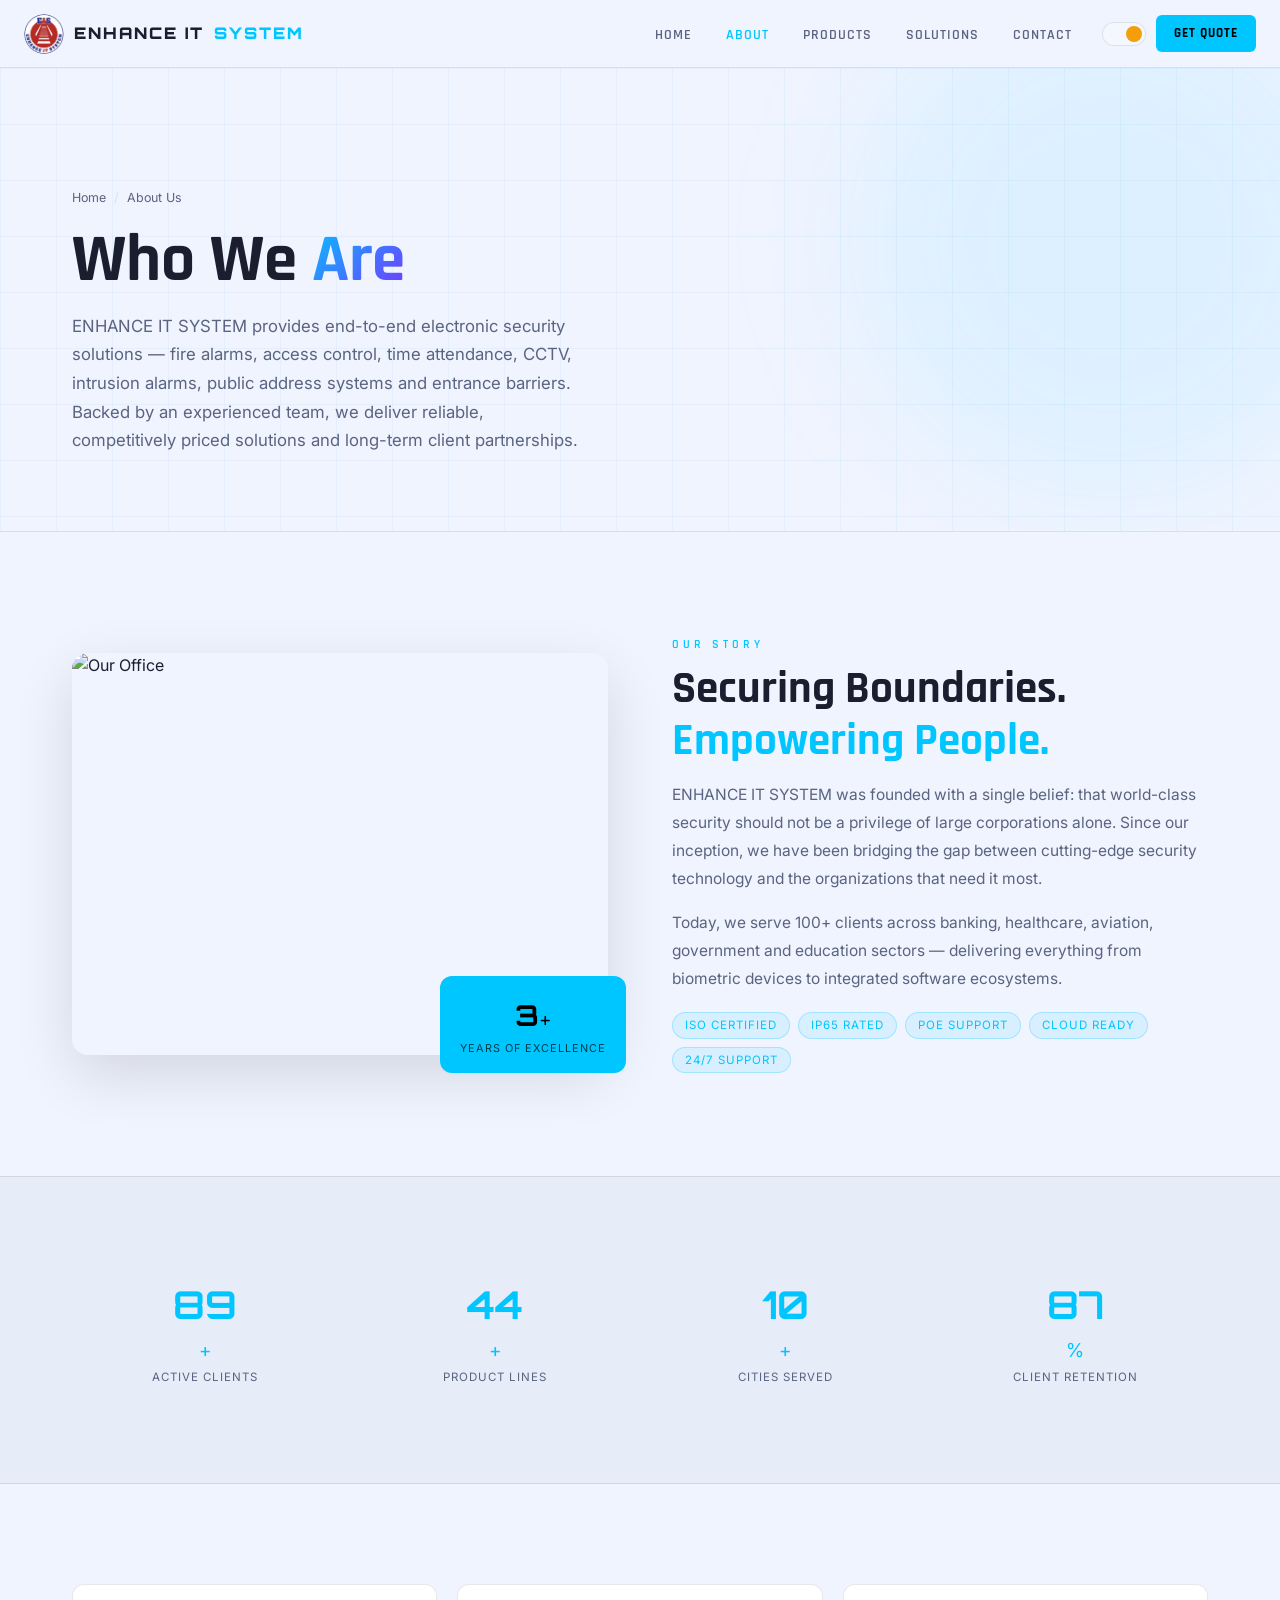
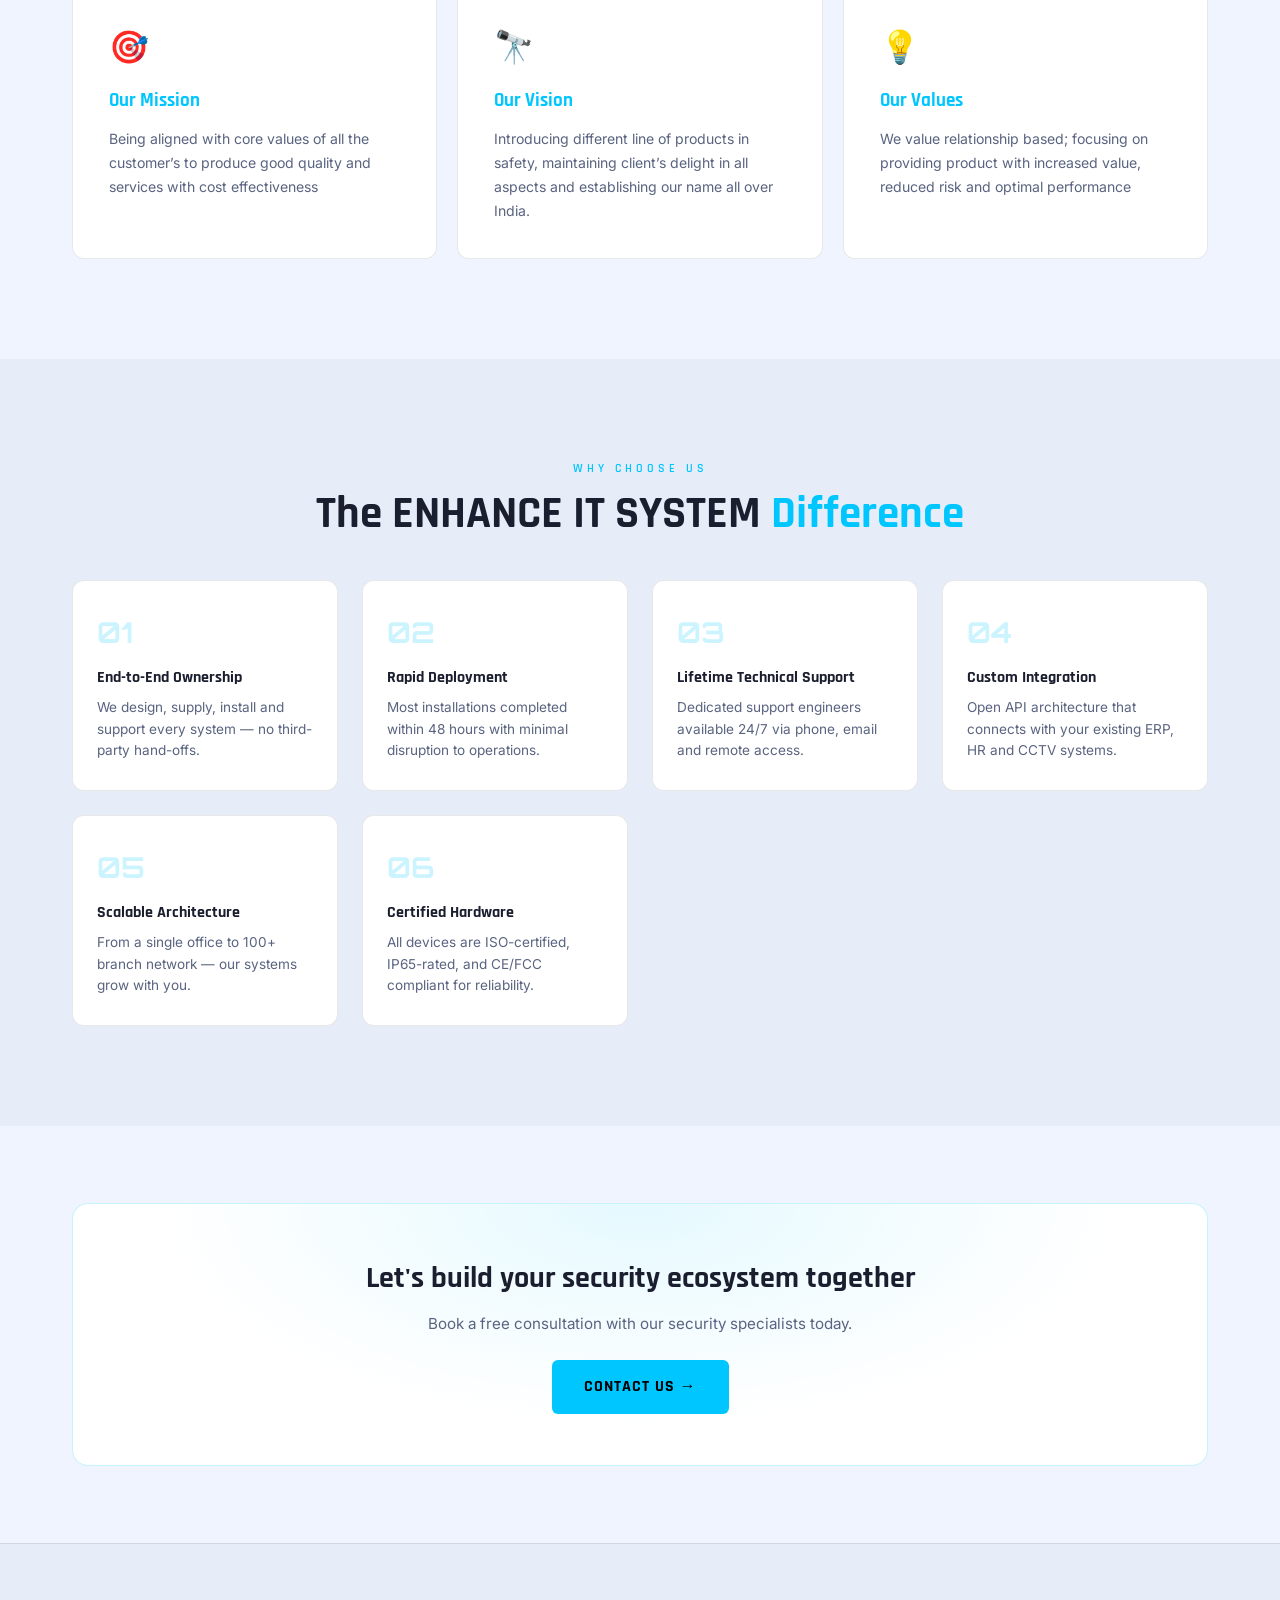
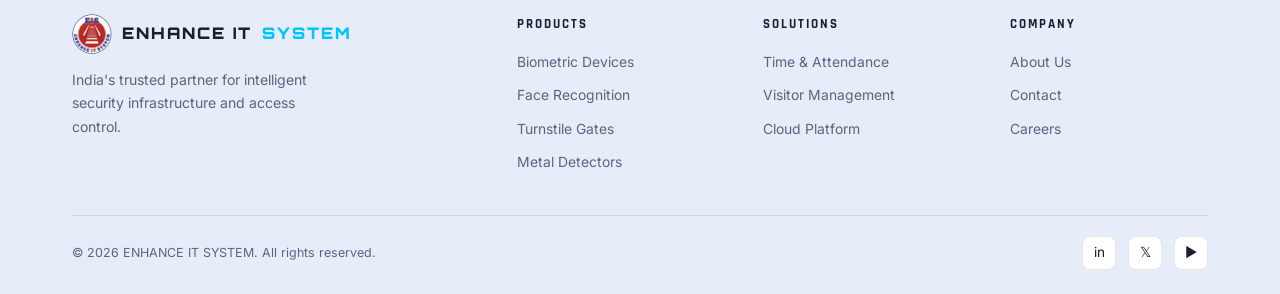
==== commit 07ae7607: "Add favicon" ====
--- a/about.html
+++ b/about.html
@@ -6,6 +6,7 @@
 <link rel="icon" type="image/png" href="Images/logo.png">
 <title>About Us – ENHANCE II SYSTEM</title>
 <link rel="stylesheet" href="style.css"/>
+<link rel="icon" type="image/png" href="/Images/favicon.jpg">
 </head>
 <body>
 <div id="page-overlay"></div>
